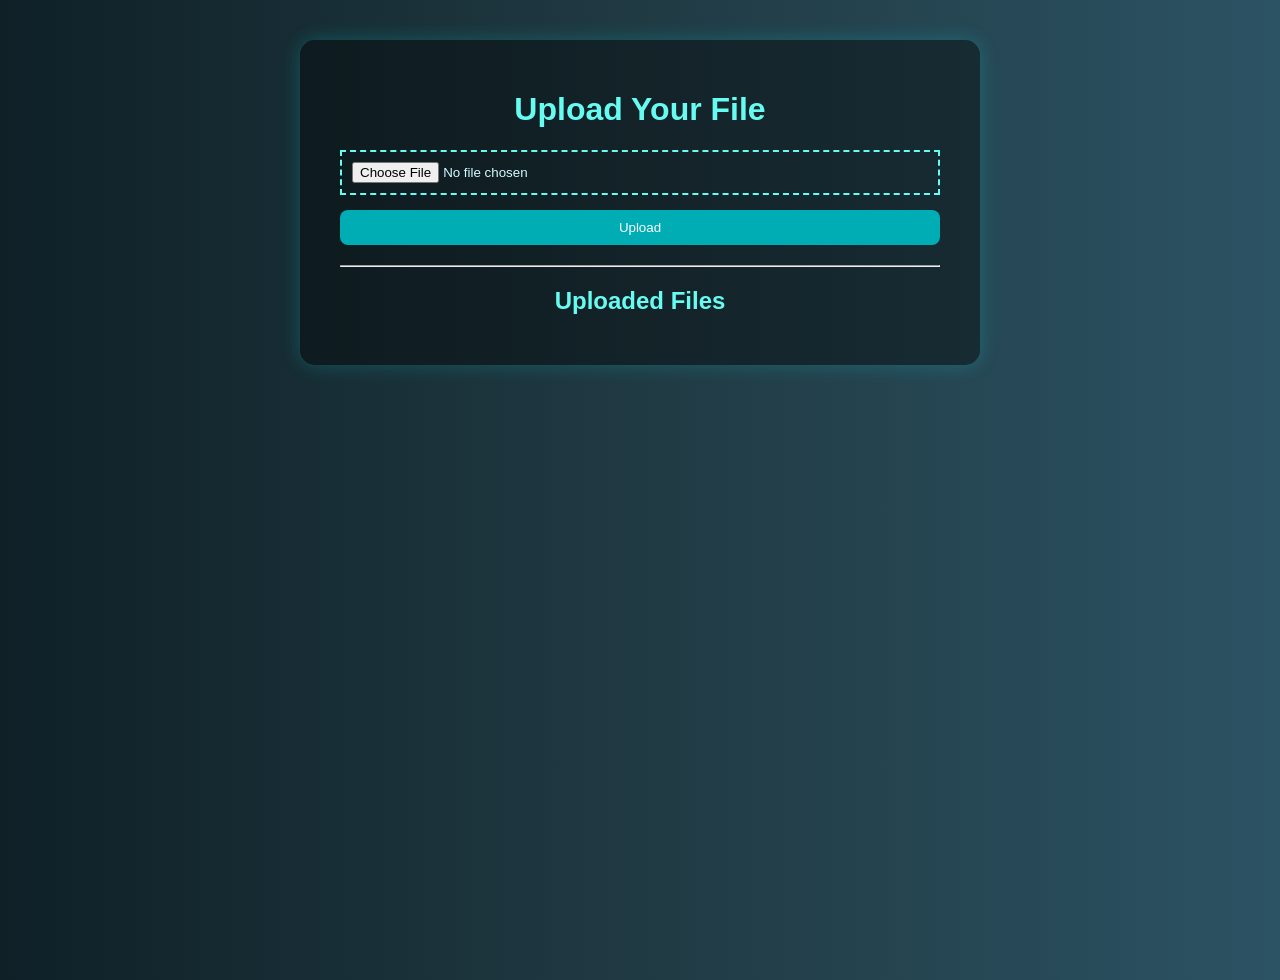
==== index.html @ e6dc4281 "Add files via upload" ====
<!DOCTYPE html>
<html lang="en">
<head>
  <meta charset="UTF-8">
  <meta name="viewport" content="width=device-width, initial-scale=1.0">
  <title>landen1337 File Host</title>
  <link rel="stylesheet" href="style.css">
</head>
<body>
  <div class="container">
    <h1>Upload Your File</h1>
<form id="uploadForm" action="https://pearl2poor.landen1337.replit.app/upload" method="POST" enctype="multipart/form-data">
  <input type="file" name="file" required />
  <button type="submit">Upload</button>
</form>
    <div id="link"></div>
    <hr>
    <h2>Uploaded Files</h2>
    <ul id="fileList"></ul>
  </div>
  <script src="script.js"></script>
</body>
</html>
---- style.css ----
body {
  margin: 0;
  font-family: 'Segoe UI', Tahoma, Geneva, Verdana, sans-serif;
  background: linear-gradient(to right, #0f2027, #203a43, #2c5364);
  color: #d4faff;
  display: flex;
  justify-content: center;
  align-items: flex-start;
  min-height: 100vh;
  padding: 40px 20px;
}

.container {
  background: rgba(0, 0, 0, 0.4);
  padding: 30px 40px;
  border-radius: 15px;
  box-shadow: 0 0 20px rgba(0, 255, 255, 0.2);
  width: 100%;
  max-width: 600px;
}

h1, h2 {
  color: #66fcf1;
  text-align: center;
}

form {
  display: flex;
  flex-direction: column;
  gap: 15px;
  margin-bottom: 20px;
}

input[type="file"] {
  padding: 10px;
  border: 2px dashed #66fcf1;
  background-color: transparent;
  color: #d4faff;
  cursor: pointer;
}

button {
  padding: 10px 20px;
  background: #00adb5;
  color: white;
  border: none;
  border-radius: 8px;
  cursor: pointer;
  transition: background 0.3s ease;
}

button:hover {
  background: #02cfd0;
}

#link a {
  color: #66fcf1;
  text-decoration: none;
  font-weight: bold;
}

ul {
  list-style-type: none;
  padding: 0;
}

li {
  background: rgba(255, 255, 255, 0.05);
  margin-bottom: 10px;
  padding: 10px;
  border-radius: 10px;
  display: flex;
  align-items: center;
  justify-content: space-between;
  color: #d4faff;
}

li a {
  color: #a8f7ff;
  text-decoration: none;
  font-weight: bold;
}

li button {
  margin-left: 10px;
  padding: 6px 12px;
  background: #067e8f;
  border-radius: 6px;
  font-size: 14px;
}

li button:hover {
  background: #0899a4;
}
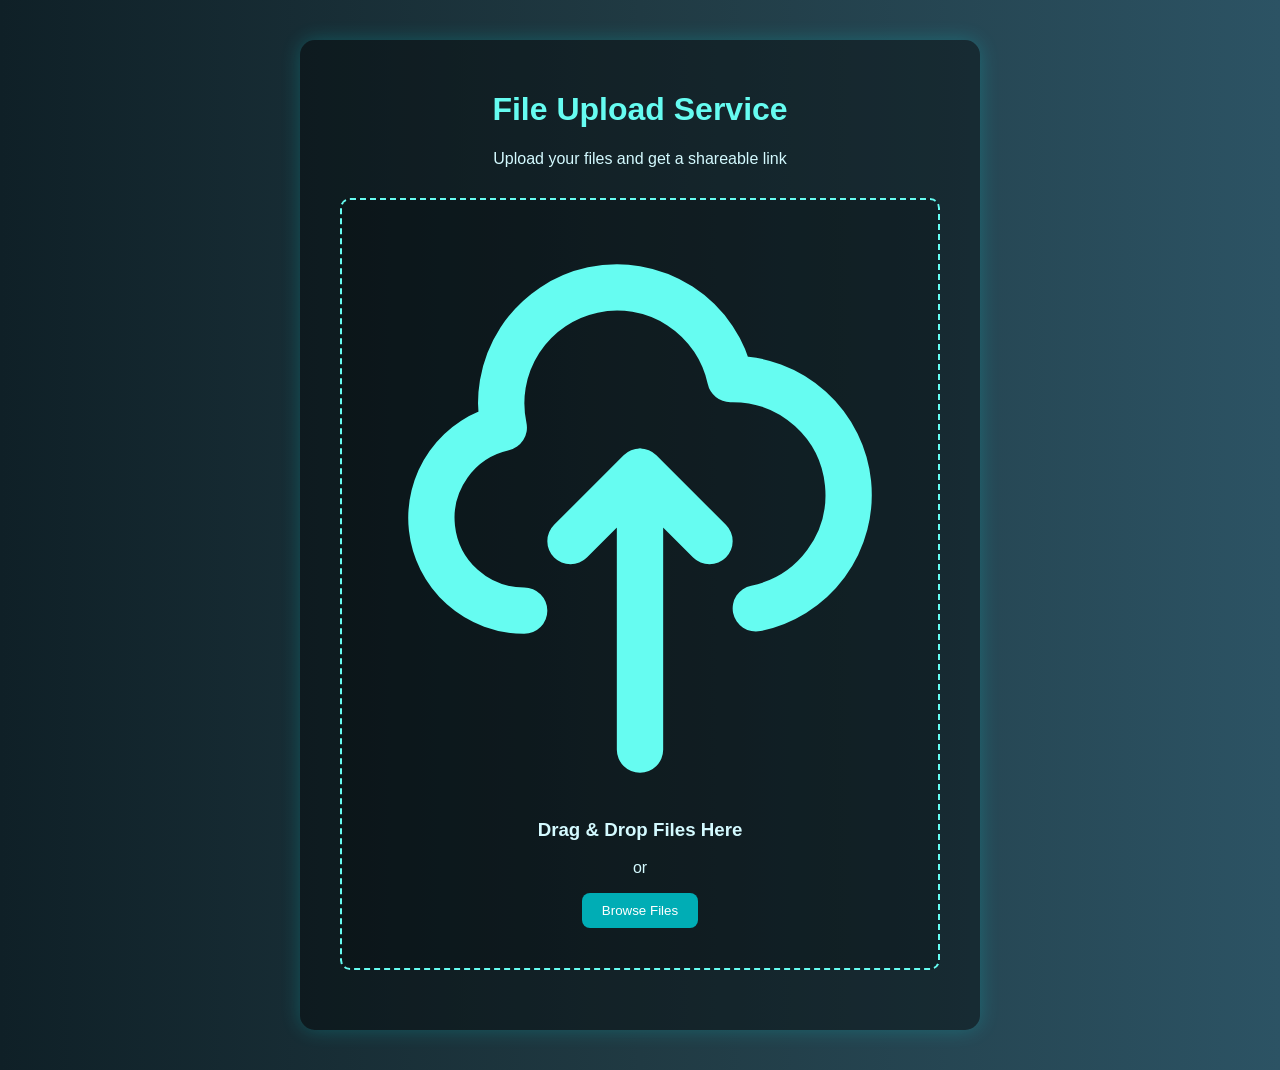
==== commit 66394223: "Update index.html" ====
--- a/index.html
+++ b/index.html
@@ -1,24 +1,285 @@
-
 <!DOCTYPE html>
 <html lang="en">
 <head>
-  <meta charset="UTF-8">
-  <meta name="viewport" content="width=device-width, initial-scale=1.0">
-  <title>landen1337 File Host</title>
-  <link rel="stylesheet" href="style.css">
+    <meta charset="UTF-8">
+    <meta name="viewport" content="width=device-width, initial-scale=1.0">
+    <title>File Upload Service</title>
+    <link rel="stylesheet" href="style.css">
+    <style>
+        /* Additional styles specific to this page */
+        .upload-area {
+            border: 2px dashed #66fcf1;
+            padding: 40px 20px;
+            text-align: center;
+            margin: 30px 0;
+            border-radius: 10px;
+            background: rgba(0, 0, 0, 0.2);
+            transition: all 0.3s ease;
+            cursor: pointer;
+        }
+        
+        .upload-area:hover {
+            background: rgba(0, 0, 0, 0.3);
+            box-shadow: 0 0 15px rgba(102, 252, 241, 0.3);
+        }
+        
+        .upload-area.highlight {
+            background: rgba(102, 252, 241, 0.1);
+            box-shadow: 0 0 20px rgba(102, 252, 241, 0.4);
+        }
+        
+        #file-input {
+            display: none;
+        }
+        
+        #link-display {
+            margin-top: 30px;
+            display: none;
+            animation: fadeIn 0.5s ease;
+        }
+        
+        .link-container {
+            display: flex;
+            gap: 10px;
+            margin-top: 15px;
+        }
+        
+        #file-link {
+            flex-grow: 1;
+            padding: 12px 15px;
+            background: rgba(0, 0, 0, 0.3);
+            border: 1px solid #66fcf1;
+            border-radius: 8px;
+            color: #d4faff;
+            font-family: 'Segoe UI', Tahoma, Geneva, Verdana, sans-serif;
+        }
+        
+        #copy-btn {
+            background: #00adb5;
+            white-space: nowrap;
+        }
+        
+        #copy-btn:hover {
+            background: #02cfd0;
+        }
+        
+        .file-info {
+            display: flex;
+            align-items: center;
+            gap: 15px;
+            margin-bottom: 20px;
+        }
+        
+        .file-icon {
+            font-size: 40px;
+            color: #66fcf1;
+        }
+        
+        .file-details {
+            text-align: left;
+        }
+        
+        .file-name {
+            font-weight: bold;
+            color: #66fcf1;
+            margin-bottom: 5px;
+            word-break: break-all;
+        }
+        
+        .file-size {
+            color: #a8f7ff;
+            font-size: 0.9em;
+        }
+        
+        @keyframes fadeIn {
+            from { opacity: 0; transform: translateY(10px); }
+            to { opacity: 1; transform: translateY(0); }
+        }
+        
+        .upload-progress {
+            width: 100%;
+            height: 8px;
+            background: rgba(0, 0, 0, 0.3);
+            border-radius: 4px;
+            margin-top: 15px;
+            overflow: hidden;
+            display: none;
+        }
+        
+        .progress-bar {
+            height: 100%;
+            background: linear-gradient(to right, #00adb5, #02cfd0);
+            width: 0%;
+            transition: width 0.3s ease;
+        }
+    </style>
 </head>
 <body>
-  <div class="container">
-    <h1>Upload Your File</h1>
-<form id="uploadForm" action="https://pearl2poor.landen1337.replit.app/upload" method="POST" enctype="multipart/form-data">
-  <input type="file" name="file" required />
-  <button type="submit">Upload</button>
-</form>
-    <div id="link"></div>
-    <hr>
-    <h2>Uploaded Files</h2>
-    <ul id="fileList"></ul>
-  </div>
-  <script src="script.js"></script>
+    <div class="container">
+        <h1>File Upload Service</h1>
+        <p style="text-align: center; margin-bottom: 20px;">Upload your files and get a shareable link</p>
+        
+        <div class="upload-area" id="drop-area">
+            <svg class="file-icon" xmlns="http://www.w3.org/2000/svg" fill="none" viewBox="0 0 24 24" stroke="currentColor">
+                <path stroke-linecap="round" stroke-linejoin="round" stroke-width="2" d="M7 16a4 4 0 01-.88-7.903A5 5 0 1115.9 6L16 6a5 5 0 011 9.9M15 13l-3-3m0 0l-3 3m3-3v12" />
+            </svg>
+            <h3>Drag & Drop Files Here</h3>
+            <p>or</p>
+            <button id="upload-btn" onclick="document.getElementById('file-input').click()">Browse Files</button>
+            <input type="file" id="file-input">
+        </div>
+        
+        <div class="upload-progress" id="upload-progress">
+            <div class="progress-bar" id="progress-bar"></div>
+        </div>
+        
+        <div id="link-display">
+            <div class="file-info" id="file-info">
+                <svg class="file-icon" xmlns="http://www.w3.org/2000/svg" fill="none" viewBox="0 0 24 24" stroke="currentColor">
+                    <path stroke-linecap="round" stroke-linejoin="round" stroke-width="2" d="M9 12h6m-6 4h6m2 5H7a2 2 0 01-2-2V5a2 2 0 012-2h5.586a1 1 0 01.707.293l5.414 5.414a1 1 0 01.293.707V19a2 2 0 01-2 2z" />
+                </svg>
+                <div class="file-details">
+                    <div class="file-name" id="file-name"></div>
+                    <div class="file-size" id="file-size"></div>
+                </div>
+            </div>
+            
+            <p>Your file is ready to share:</p>
+            <div class="link-container">
+                <input type="text" id="file-link" readonly>
+                <button id="copy-btn">Copy Link</button>
+            </div>
+        </div>
+    </div>
+
+    <script>
+        const dropArea = document.getElementById('drop-area');
+        const fileInput = document.getElementById('file-input');
+        const linkDisplay = document.getElementById('link-display');
+        const fileLink = document.getElementById('file-link');
+        const copyBtn = document.getElementById('copy-btn');
+        const fileName = document.getElementById('file-name');
+        const fileSize = document.getElementById('file-size');
+        const uploadProgress = document.getElementById('upload-progress');
+        const progressBar = document.getElementById('progress-bar');
+
+        // Handle drag and drop events
+        ['dragenter', 'dragover', 'dragleave', 'drop'].forEach(eventName => {
+            dropArea.addEventListener(eventName, preventDefaults, false);
+            document.body.addEventListener(eventName, preventDefaults, false);
+        });
+
+        function preventDefaults(e) {
+            e.preventDefault();
+            e.stopPropagation();
+        }
+
+        // Highlight drop area when item is dragged over it
+        ['dragenter', 'dragover'].forEach(eventName => {
+            dropArea.addEventListener(eventName, highlight, false);
+        });
+
+        ['dragleave', 'drop'].forEach(eventName => {
+            dropArea.addEventListener(eventName, unhighlight, false);
+        });
+
+        function highlight() {
+            dropArea.classList.add('highlight');
+        }
+
+        function unhighlight() {
+            dropArea.classList.remove('highlight');
+        }
+
+        // Handle dropped files
+        dropArea.addEventListener('drop', handleDrop, false);
+        fileInput.addEventListener('change', handleFiles, false);
+
+        function handleDrop(e) {
+            const dt = e.dataTransfer;
+            fileInput.files = dt.files;
+            handleFiles();
+        }
+
+        function formatFileSize(bytes) {
+            if (bytes === 0) return '0 Bytes';
+            const k = 1024;
+            const sizes = ['Bytes', 'KB', 'MB', 'GB'];
+            const i = Math.floor(Math.log(bytes) / Math.log(k));
+            return parseFloat((bytes / Math.pow(k, i)).toFixed(2)) + ' ' + sizes[i];
+        }
+
+        async function handleFiles() {
+            const file = fileInput.files[0];
+            if (!file) return;
+
+            // Show file info
+            fileName.textContent = file.name;
+            fileSize.textContent = formatFileSize(file.size);
+            
+            // Show progress bar
+            uploadProgress.style.display = 'block';
+            progressBar.style.width = '0%';
+
+            const formData = new FormData();
+            formData.append('file', file);
+
+            try {
+                const xhr = new XMLHttpRequest();
+                
+                xhr.upload.onprogress = function(e) {
+                    if (e.lengthComputable) {
+                        const percentComplete = (e.loaded / e.total) * 100;
+                        progressBar.style.width = percentComplete + '%';
+                    }
+                };
+                
+                xhr.onload = function() {
+                    if (xhr.status === 200) {
+                        const data = JSON.parse(xhr.responseText);
+                        if (data.link) {
+                            fileLink.value = data.link;
+                            linkDisplay.style.display = 'block';
+                        } else {
+                            showError('Upload failed: ' + (data.error || 'Unknown error'));
+                        }
+                    } else {
+                        showError('Upload failed with status ' + xhr.status);
+                    }
+                };
+                
+                xhr.onerror = function() {
+                    showError('Upload failed. Please try again.');
+                };
+                
+                // Replace with your Replit backend URL
+                xhr.open('POST', 'https://landen1337.pearl2poor.repl.co/upload', true);
+                xhr.send(formData);
+            } catch (error) {
+                showError('Upload failed: ' + error.message);
+            }
+        }
+
+        function showError(message) {
+            alert(message);
+            progressBar.style.width = '0%';
+            uploadProgress.style.display = 'none';
+        }
+
+        copyBtn.addEventListener('click', () => {
+            fileLink.select();
+            document.execCommand('copy');
+            
+            // Visual feedback
+            const originalText = copyBtn.textContent;
+            copyBtn.textContent = 'Copied!';
+            copyBtn.style.background = '#02cfd0';
+            
+            setTimeout(() => {
+                copyBtn.textContent = originalText;
+                copyBtn.style.background = '#00adb5';
+            }, 2000);
+        });
+    </script>
 </body>
 </html>
--- a/style.css
+++ b/style.css
@@ -54,6 +54,15 @@
   background: #02cfd0;
 }
 
+#fileList {
+  list-style-type: none;
+  padding-left: 0;
+}
+
+#fileList li {
+  margin-bottom: 5px;
+}
+
 #link a {
   color: #66fcf1;
   text-decoration: none;
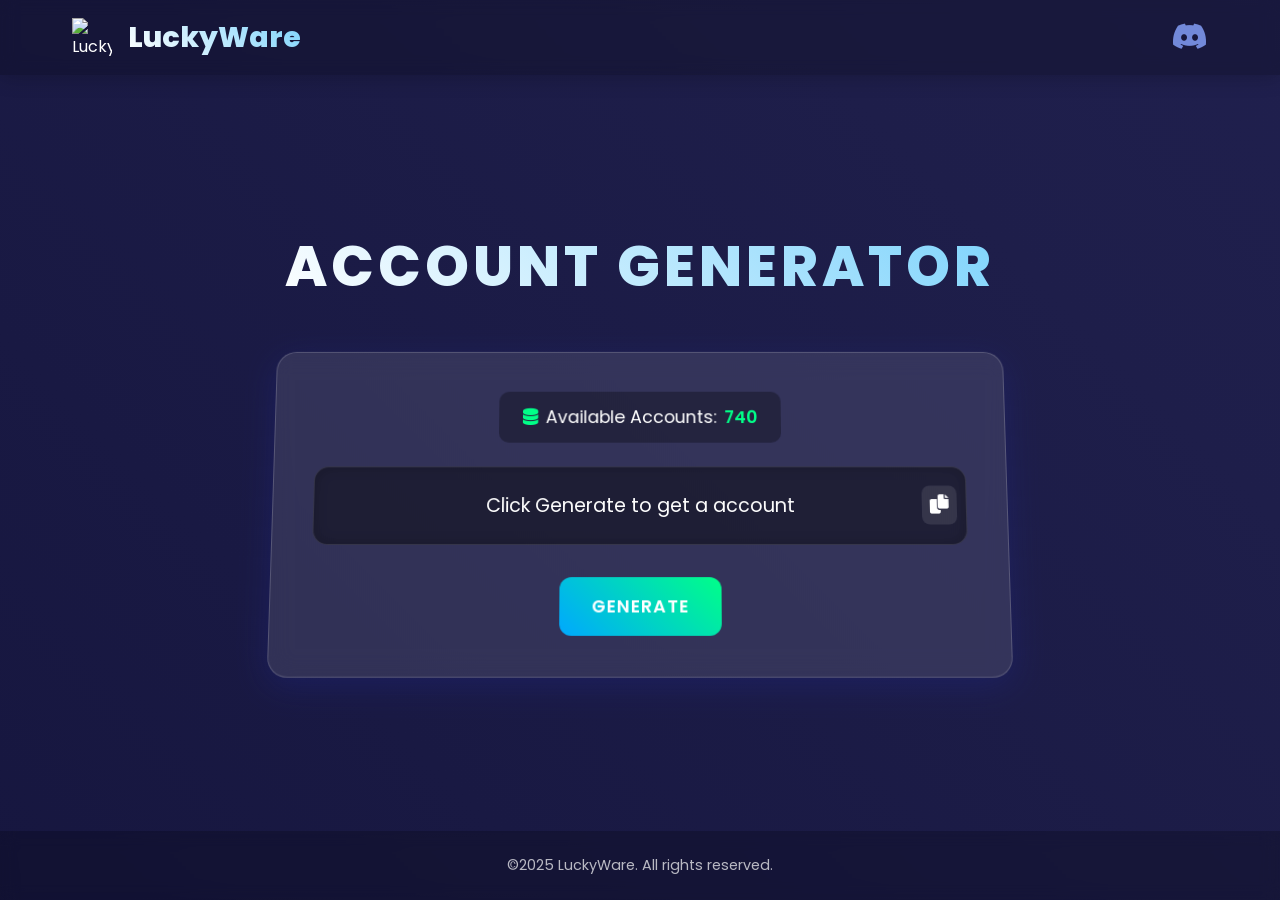
==== commit 76cdc096: "Add files via upload" ====
--- a/index.html
+++ b/index.html
@@ -1,285 +1,58 @@
-<!DOCTYPE html>
-<html lang="en">
-<head>
-    <meta charset="UTF-8">
-    <meta name="viewport" content="width=device-width, initial-scale=1.0">
-    <title>File Upload Service</title>
-    <link rel="stylesheet" href="style.css">
-    <style>
-        /* Additional styles specific to this page */
-        .upload-area {
-            border: 2px dashed #66fcf1;
-            padding: 40px 20px;
-            text-align: center;
-            margin: 30px 0;
-            border-radius: 10px;
-            background: rgba(0, 0, 0, 0.2);
-            transition: all 0.3s ease;
-            cursor: pointer;
-        }
-        
-        .upload-area:hover {
-            background: rgba(0, 0, 0, 0.3);
-            box-shadow: 0 0 15px rgba(102, 252, 241, 0.3);
-        }
-        
-        .upload-area.highlight {
-            background: rgba(102, 252, 241, 0.1);
-            box-shadow: 0 0 20px rgba(102, 252, 241, 0.4);
-        }
-        
-        #file-input {
-            display: none;
-        }
-        
-        #link-display {
-            margin-top: 30px;
-            display: none;
-            animation: fadeIn 0.5s ease;
-        }
-        
-        .link-container {
-            display: flex;
-            gap: 10px;
-            margin-top: 15px;
-        }
-        
-        #file-link {
-            flex-grow: 1;
-            padding: 12px 15px;
-            background: rgba(0, 0, 0, 0.3);
-            border: 1px solid #66fcf1;
-            border-radius: 8px;
-            color: #d4faff;
-            font-family: 'Segoe UI', Tahoma, Geneva, Verdana, sans-serif;
-        }
-        
-        #copy-btn {
-            background: #00adb5;
-            white-space: nowrap;
-        }
-        
-        #copy-btn:hover {
-            background: #02cfd0;
-        }
-        
-        .file-info {
-            display: flex;
-            align-items: center;
-            gap: 15px;
-            margin-bottom: 20px;
-        }
-        
-        .file-icon {
-            font-size: 40px;
-            color: #66fcf1;
-        }
-        
-        .file-details {
-            text-align: left;
-        }
-        
-        .file-name {
-            font-weight: bold;
-            color: #66fcf1;
-            margin-bottom: 5px;
-            word-break: break-all;
-        }
-        
-        .file-size {
-            color: #a8f7ff;
-            font-size: 0.9em;
-        }
-        
-        @keyframes fadeIn {
-            from { opacity: 0; transform: translateY(10px); }
-            to { opacity: 1; transform: translateY(0); }
-        }
-        
-        .upload-progress {
-            width: 100%;
-            height: 8px;
-            background: rgba(0, 0, 0, 0.3);
-            border-radius: 4px;
-            margin-top: 15px;
-            overflow: hidden;
-            display: none;
-        }
-        
-        .progress-bar {
-            height: 100%;
-            background: linear-gradient(to right, #00adb5, #02cfd0);
-            width: 0%;
-            transition: width 0.3s ease;
-        }
-    </style>
-</head>
-<body>
-    <div class="container">
-        <h1>File Upload Service</h1>
-        <p style="text-align: center; margin-bottom: 20px;">Upload your files and get a shareable link</p>
-        
-        <div class="upload-area" id="drop-area">
-            <svg class="file-icon" xmlns="http://www.w3.org/2000/svg" fill="none" viewBox="0 0 24 24" stroke="currentColor">
-                <path stroke-linecap="round" stroke-linejoin="round" stroke-width="2" d="M7 16a4 4 0 01-.88-7.903A5 5 0 1115.9 6L16 6a5 5 0 011 9.9M15 13l-3-3m0 0l-3 3m3-3v12" />
-            </svg>
-            <h3>Drag & Drop Files Here</h3>
-            <p>or</p>
-            <button id="upload-btn" onclick="document.getElementById('file-input').click()">Browse Files</button>
-            <input type="file" id="file-input">
-        </div>
-        
-        <div class="upload-progress" id="upload-progress">
-            <div class="progress-bar" id="progress-bar"></div>
-        </div>
-        
-        <div id="link-display">
-            <div class="file-info" id="file-info">
-                <svg class="file-icon" xmlns="http://www.w3.org/2000/svg" fill="none" viewBox="0 0 24 24" stroke="currentColor">
-                    <path stroke-linecap="round" stroke-linejoin="round" stroke-width="2" d="M9 12h6m-6 4h6m2 5H7a2 2 0 01-2-2V5a2 2 0 012-2h5.586a1 1 0 01.707.293l5.414 5.414a1 1 0 01.293.707V19a2 2 0 01-2 2z" />
-                </svg>
-                <div class="file-details">
-                    <div class="file-name" id="file-name"></div>
-                    <div class="file-size" id="file-size"></div>
-                </div>
-            </div>
-            
-            <p>Your file is ready to share:</p>
-            <div class="link-container">
-                <input type="text" id="file-link" readonly>
-                <button id="copy-btn">Copy Link</button>
-            </div>
-        </div>
-    </div>
-
-    <script>
-        const dropArea = document.getElementById('drop-area');
-        const fileInput = document.getElementById('file-input');
-        const linkDisplay = document.getElementById('link-display');
-        const fileLink = document.getElementById('file-link');
-        const copyBtn = document.getElementById('copy-btn');
-        const fileName = document.getElementById('file-name');
-        const fileSize = document.getElementById('file-size');
-        const uploadProgress = document.getElementById('upload-progress');
-        const progressBar = document.getElementById('progress-bar');
-
-        // Handle drag and drop events
-        ['dragenter', 'dragover', 'dragleave', 'drop'].forEach(eventName => {
-            dropArea.addEventListener(eventName, preventDefaults, false);
-            document.body.addEventListener(eventName, preventDefaults, false);
-        });
-
-        function preventDefaults(e) {
-            e.preventDefault();
-            e.stopPropagation();
-        }
-
-        // Highlight drop area when item is dragged over it
-        ['dragenter', 'dragover'].forEach(eventName => {
-            dropArea.addEventListener(eventName, highlight, false);
-        });
-
-        ['dragleave', 'drop'].forEach(eventName => {
-            dropArea.addEventListener(eventName, unhighlight, false);
-        });
-
-        function highlight() {
-            dropArea.classList.add('highlight');
-        }
-
-        function unhighlight() {
-            dropArea.classList.remove('highlight');
-        }
-
-        // Handle dropped files
-        dropArea.addEventListener('drop', handleDrop, false);
-        fileInput.addEventListener('change', handleFiles, false);
-
-        function handleDrop(e) {
-            const dt = e.dataTransfer;
-            fileInput.files = dt.files;
-            handleFiles();
-        }
-
-        function formatFileSize(bytes) {
-            if (bytes === 0) return '0 Bytes';
-            const k = 1024;
-            const sizes = ['Bytes', 'KB', 'MB', 'GB'];
-            const i = Math.floor(Math.log(bytes) / Math.log(k));
-            return parseFloat((bytes / Math.pow(k, i)).toFixed(2)) + ' ' + sizes[i];
-        }
-
-        async function handleFiles() {
-            const file = fileInput.files[0];
-            if (!file) return;
-
-            // Show file info
-            fileName.textContent = file.name;
-            fileSize.textContent = formatFileSize(file.size);
-            
-            // Show progress bar
-            uploadProgress.style.display = 'block';
-            progressBar.style.width = '0%';
-
-            const formData = new FormData();
-            formData.append('file', file);
-
-            try {
-                const xhr = new XMLHttpRequest();
-                
-                xhr.upload.onprogress = function(e) {
-                    if (e.lengthComputable) {
-                        const percentComplete = (e.loaded / e.total) * 100;
-                        progressBar.style.width = percentComplete + '%';
-                    }
-                };
-                
-                xhr.onload = function() {
-                    if (xhr.status === 200) {
-                        const data = JSON.parse(xhr.responseText);
-                        if (data.link) {
-                            fileLink.value = data.link;
-                            linkDisplay.style.display = 'block';
-                        } else {
-                            showError('Upload failed: ' + (data.error || 'Unknown error'));
-                        }
-                    } else {
-                        showError('Upload failed with status ' + xhr.status);
-                    }
-                };
-                
-                xhr.onerror = function() {
-                    showError('Upload failed. Please try again.');
-                };
-                
-                // Replace with your Replit backend URL
-                xhr.open('POST', 'https://landen1337.pearl2poor.repl.co/upload', true);
-                xhr.send(formData);
-            } catch (error) {
-                showError('Upload failed: ' + error.message);
-            }
-        }
-
-        function showError(message) {
-            alert(message);
-            progressBar.style.width = '0%';
-            uploadProgress.style.display = 'none';
-        }
-
-        copyBtn.addEventListener('click', () => {
-            fileLink.select();
-            document.execCommand('copy');
-            
-            // Visual feedback
-            const originalText = copyBtn.textContent;
-            copyBtn.textContent = 'Copied!';
-            copyBtn.style.background = '#02cfd0';
-            
-            setTimeout(() => {
-                copyBtn.textContent = originalText;
-                copyBtn.style.background = '#00adb5';
-            }, 2000);
-        });
-    </script>
-</body>
-</html>
+<!DOCTYPE html>
+<html lang="en">
+<head>
+    <meta charset="UTF-8">
+    <meta name="viewport" content="width=device-width, initial-scale=1.0">
+    <title>LuckyWare Generator</title>
+    <link rel="stylesheet" href="style.css">
+    <link rel="stylesheet" href="https://cdnjs.cloudflare.com/ajax/libs/font-awesome/6.0.0/css/all.min.css">
+</head>
+<body>
+    <header>
+        <div class="header-content">
+            <div class="header-left">
+                <img src="https://media.discordapp.net/attachments/1359157408265535548/1359926162142531765/icon.png?ex=67f9416f&is=67f7efef&hm=38221105434ff6c79549343a96f0c0b0e8f50fbadd4fb648921939126f07841e&=&format=webp&quality=lossless&width=1109&height=887" alt="LuckyWare Logo" class="logo">
+                <h2 class="header-title">LuckyWare</h2>
+            </div>
+            <a href="https://discord.gg/luckywareofficial" target="_blank" class="discord-icon">
+                <i class="fab fa-discord"></i>
+            </a>
+        </div>
+    </header>
+
+    <div class="main-content">
+        <div class="container">
+            <h1 class="title">Account Generator</h1>
+            
+            <div class="generator-box">
+                <div class="accounts-counter" id="accountsCounter">
+                    Loading accounts...
+                </div>
+                <div class="result-container">
+                    <div class="result-box" id="resultBox">
+                        Click Generate to get a account
+                    </div>
+                    <button class="copy-btn" onclick="copyToClipboard()" title="Copy to clipboard">
+                        <i class="fas fa-copy"></i>
+                    </button>
+                    <div class="copy-success" id="copySuccess">Copied!</div>
+                </div>
+                
+                <div class="buttons">
+                    <button class="generate-btn" onclick="generateAccount()">
+                        <span>Generate</span>
+                    </button>
+                </div>
+            </div>
+        </div>
+    </div>
+
+    <footer>
+        <div class="footer-content">
+            <p class="footer-text">©2025 LuckyWare. All rights reserved.</p>
+        </div>
+    </footer>
+
+    <script src="script.js"></script>
+</body>
+</html>
--- a/style.css
+++ b/style.css
@@ -1,104 +1,328 @@
+@import url('https://fonts.googleapis.com/css2?family=Poppins:wght@400;600;800&display=swap');
+
+* {
+    margin: 0;
+    padding: 0;
+    box-sizing: border-box;
+    font-family: 'Poppins', sans-serif;
+}
 
 body {
-  margin: 0;
-  font-family: 'Segoe UI', Tahoma, Geneva, Verdana, sans-serif;
-  background: linear-gradient(to right, #0f2027, #203a43, #2c5364);
-  color: #d4faff;
-  display: flex;
-  justify-content: center;
-  align-items: flex-start;
-  min-height: 100vh;
-  padding: 40px 20px;
+    min-height: 100vh;
+    background: linear-gradient(45deg, #0a0a2e, #1e1e4a, #2a2a6a);
+    background-size: 400% 400%;
+    animation: gradientBG 15s ease infinite;
+    display: flex;
+    flex-direction: column;
+    color: white;
+}
+
+header {
+    background: rgba(0, 0, 0, 0.2);
+    backdrop-filter: blur(8px);
+    padding: 1rem 0;
+    position: fixed;
+    width: 100%;
+    top: 0;
+    z-index: 100;
+    box-shadow: 0 2px 20px rgba(0, 0, 0, 0.2);
+}
+
+.header-content {
+    max-width: 1200px;
+    margin: 0 auto;
+    padding: 0 2rem;
+    display: flex;
+    justify-content: space-between;
+    align-items: center;
+}
+
+.header-left {
+    display: flex;
+    align-items: center;
+    gap: 1rem;
+}
+
+.logo {
+    width: 40px;
+    height: 40px;
+    object-fit: contain;
+}
+
+.header-title {
+    font-size: 1.8rem;
+    font-weight: 800;
+    background: linear-gradient(45deg, #fff, #7dd3fc);
+    -webkit-background-clip: text;
+    background-clip: text;
+    -webkit-text-fill-color: transparent;
+}
+
+.discord-icon {
+    font-size: 1.8rem;
+    color: #7289da;
+    transition: all 0.3s ease;
+}
+
+.discord-icon:hover {
+    color: #5865f2;
+    transform: scale(1.1);
+}
+
+.main-content {
+    flex: 1;
+    display: flex;
+    justify-content: center;
+    align-items: center;
+    padding: 80px 0;
+}
+
+.accounts-counter {
+    background: rgba(0, 0, 0, 0.3);
+    padding: 0.8rem 1.5rem;
+    border-radius: 10px;
+    margin-bottom: 1.5rem;
+    font-size: 1.1rem;
+    display: inline-flex;
+    align-items: center;
+    gap: 0.5rem;
+}
+
+.accounts-counter i {
+    color: #00ff88;
+}
+
+.accounts-counter span {
+    font-weight: 600;
+    color: #00ff88;
+}
+
+footer {
+    background: rgba(0, 0, 0, 0.2);
+    backdrop-filter: blur(8px);
+    padding: 1.5rem 0;
+    text-align: center;
+    position: fixed;
+    bottom: 0;
+    width: 100%;
+}
+
+.footer-content {
+    max-width: 800px;
+    margin: 0 auto;
+    padding: 0 2rem;
+}
+
+.footer-text {
+    color: rgba(255, 255, 255, 0.7);
+    font-size: 0.9rem;
+}
+
+@keyframes gradientBG {
+    0% { background-position: 0% 50%; }
+    50% { background-position: 100% 50%; }
+    100% { background-position: 0% 50%; }
 }
 
 .container {
-  background: rgba(0, 0, 0, 0.4);
-  padding: 30px 40px;
-  border-radius: 15px;
-  box-shadow: 0 0 20px rgba(0, 255, 255, 0.2);
-  width: 100%;
-  max-width: 600px;
-}
-
-h1, h2 {
-  color: #66fcf1;
-  text-align: center;
-}
-
-form {
-  display: flex;
-  flex-direction: column;
-  gap: 15px;
-  margin-bottom: 20px;
-}
-
-input[type="file"] {
-  padding: 10px;
-  border: 2px dashed #66fcf1;
-  background-color: transparent;
-  color: #d4faff;
-  cursor: pointer;
-}
-
-button {
-  padding: 10px 20px;
-  background: #00adb5;
-  color: white;
-  border: none;
-  border-radius: 8px;
-  cursor: pointer;
-  transition: background 0.3s ease;
-}
-
-button:hover {
-  background: #02cfd0;
-}
-
-#fileList {
-  list-style-type: none;
-  padding-left: 0;
-}
-
-#fileList li {
-  margin-bottom: 5px;
-}
-
-#link a {
-  color: #66fcf1;
-  text-decoration: none;
-  font-weight: bold;
-}
-
-ul {
-  list-style-type: none;
-  padding: 0;
-}
-
-li {
-  background: rgba(255, 255, 255, 0.05);
-  margin-bottom: 10px;
-  padding: 10px;
-  border-radius: 10px;
-  display: flex;
-  align-items: center;
-  justify-content: space-between;
-  color: #d4faff;
-}
-
-li a {
-  color: #a8f7ff;
-  text-decoration: none;
-  font-weight: bold;
-}
-
-li button {
-  margin-left: 10px;
-  padding: 6px 12px;
-  background: #067e8f;
-  border-radius: 6px;
-  font-size: 14px;
-}
-
-li button:hover {
-  background: #0899a4;
-}
+    text-align: center;
+    padding: 2rem;
+    width: 100%;
+    max-width: 800px;
+}
+
+.title {
+    font-size: 3.5rem;
+    font-weight: 800;
+    margin-bottom: 2.5rem;
+    text-transform: uppercase;
+    letter-spacing: 4px;
+    animation: glow 2s ease-in-out infinite alternate;
+    background: linear-gradient(45deg, #fff, #7dd3fc);
+    -webkit-background-clip: text;
+    background-clip: text;
+    -webkit-text-fill-color: transparent;
+}
+
+.generator-box {
+    background: rgba(255, 255, 255, 0.1);
+    backdrop-filter: blur(12px);
+    padding: 2.5rem;
+    border-radius: 20px;
+    box-shadow: 0 8px 32px 0 rgba(31, 38, 135, 0.37);
+    border: 1px solid rgba(255, 255, 255, 0.18);
+    transform: perspective(1000px) rotateX(5deg);
+    transition: transform 0.3s ease;
+}
+
+.generator-box:hover {
+    transform: perspective(1000px) rotateX(0deg);
+}
+
+.result-container {
+    position: relative;
+    margin-bottom: 2rem;
+}
+
+.result-box {
+    background: rgba(0, 0, 0, 0.4);
+    padding: 1.5rem;
+    border-radius: 15px;
+    min-height: 70px;
+    display: flex;
+    align-items: center;
+    justify-content: center;
+    font-size: 1.2rem;
+    word-break: break-all;
+    border: 1px solid rgba(255, 255, 255, 0.1);
+    box-shadow: inset 0 0 15px rgba(0, 0, 0, 0.2);
+}
+
+.copy-btn {
+    position: absolute;
+    right: 10px;
+    top: 50%;
+    transform: translateY(-50%);
+    background: rgba(255, 255, 255, 0.1);
+    border: none;
+    border-radius: 8px;
+    padding: 8px;
+    cursor: pointer;
+    transition: all 0.3s ease;
+}
+
+.copy-btn:hover {
+    background: rgba(255, 255, 255, 0.2);
+}
+
+.copy-btn i {
+    color: white;
+    font-size: 1.2rem;
+}
+
+.copy-success {
+    position: absolute;
+    right: -100px;
+    top: 50%;
+    transform: translateY(-50%);
+    background: rgba(0, 255, 0, 0.2);
+    padding: 8px 12px;
+    border-radius: 8px;
+    opacity: 0;
+    transition: all 0.3s ease;
+}
+
+.copy-success.show {
+    opacity: 1;
+    right: -120px;
+}
+
+.buttons {
+    display: flex;
+    gap: 1.5rem;
+    justify-content: center;
+}
+
+.generate-btn {
+    padding: 1rem 2rem;
+    border: none;
+    border-radius: 12px;
+    cursor: pointer;
+    font-size: 1.1rem;
+    font-weight: 600;
+    transition: all 0.3s ease;
+    text-decoration: none;
+    display: inline-block;
+    text-transform: uppercase;
+    letter-spacing: 1px;
+    position: relative;
+    overflow: hidden;
+    background: linear-gradient(45deg, #00a8ff, #00ff88);
+    color: white;
+}
+
+.generate-btn:hover {
+    transform: translateY(-3px);
+    box-shadow: 0 10px 20px rgba(0, 0, 0, 0.3);
+}
+
+.generate-btn:active {
+    transform: translateY(-1px);
+}
+
+.generate-btn::before {
+    content: '';
+    position: absolute;
+    top: 0;
+    left: -100%;
+    width: 100%;
+    height: 100%;
+    background: linear-gradient(
+        120deg,
+        transparent,
+        rgba(255, 255, 255, 0.3),
+        transparent
+    );
+    transition: 0.5s;
+}
+
+.generate-btn:hover::before {
+    left: 100%;
+}
+
+@keyframes fadeIn {
+    from {
+        opacity: 0;
+        transform: translateY(10px);
+    }
+    to {
+        opacity: 1;
+        transform: translateY(0);
+    }
+}
+
+.result-box.animate {
+    animation: fadeIn 0.4s ease-out;
+}
+
+@media (max-width: 600px) {
+    .header-title {
+        font-size: 1.4rem;
+    }
+    
+    .logo {
+        width: 30px;
+        height: 30px;
+    }
+    
+    .title {
+        font-size: 2.5rem;
+    }
+    
+    .generator-box {
+        padding: 1.5rem;
+    }
+    
+    .buttons {
+        flex-direction: column;
+    }
+    
+    .generate-btn {
+        width: 100%;
+    }
+    
+    .copy-success {
+        right: 50%;
+        top: 120%;
+        transform: translateX(50%);
+    }
+    
+    .copy-success.show {
+        right: 50%;
+    }
+
+    .accounts-counter {
+        font-size: 0.9rem;
+        padding: 0.6rem 1rem;
+    }
+}
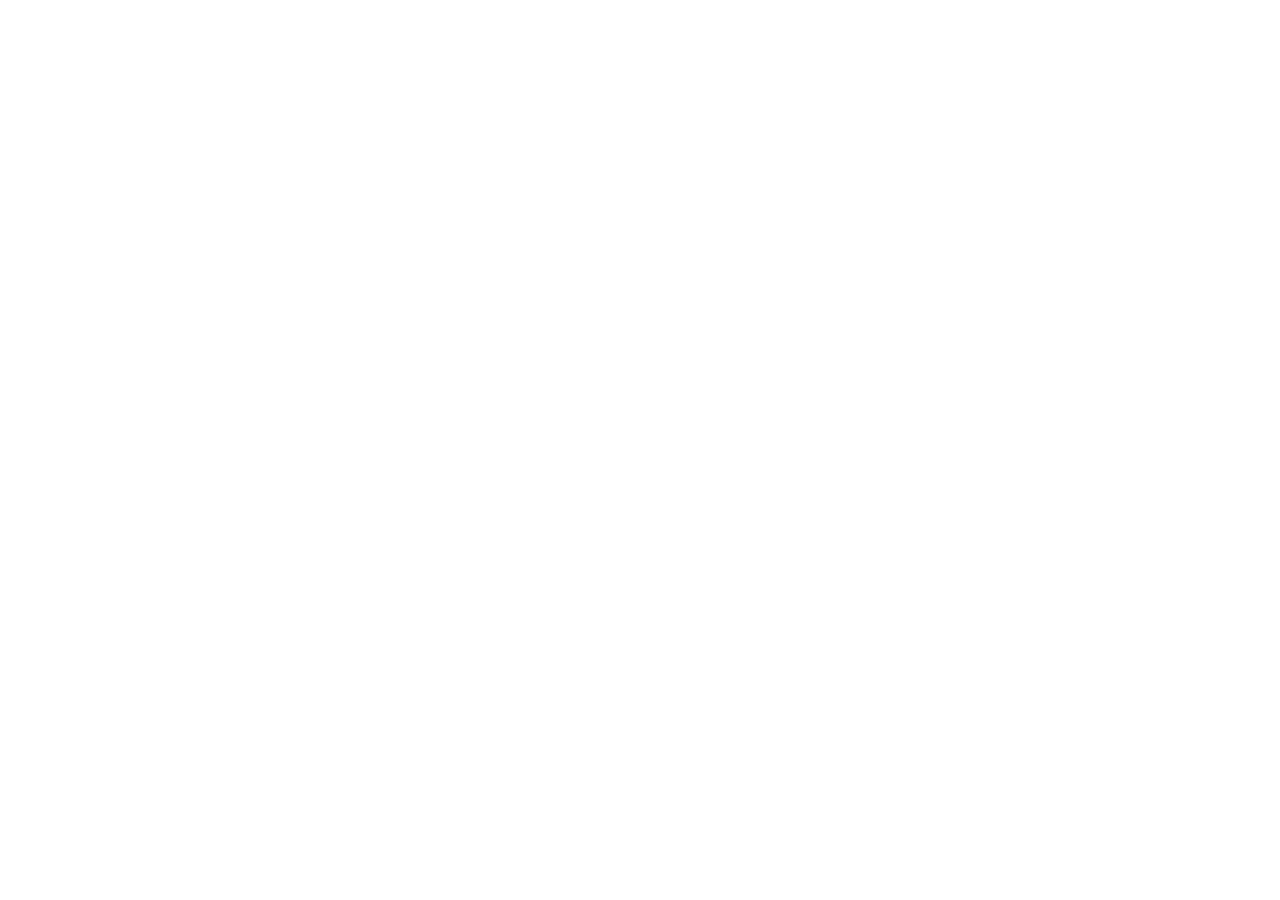
==== commit 70a52d71: "Update index.html" ====
--- a/index.html
+++ b/index.html
@@ -6,6 +6,7 @@
     <title>LuckyWare Generator</title>
     <link rel="stylesheet" href="style.css">
     <link rel="stylesheet" href="https://cdnjs.cloudflare.com/ajax/libs/font-awesome/6.0.0/css/all.min.css">
+    <script disable-devtool-auto="" src="disable-devtool.min.js"></script>
 </head>
 <body>
     <header>
@@ -55,4 +56,4 @@
 
     <script src="script.js"></script>
 </body>
-</html>+</html>
